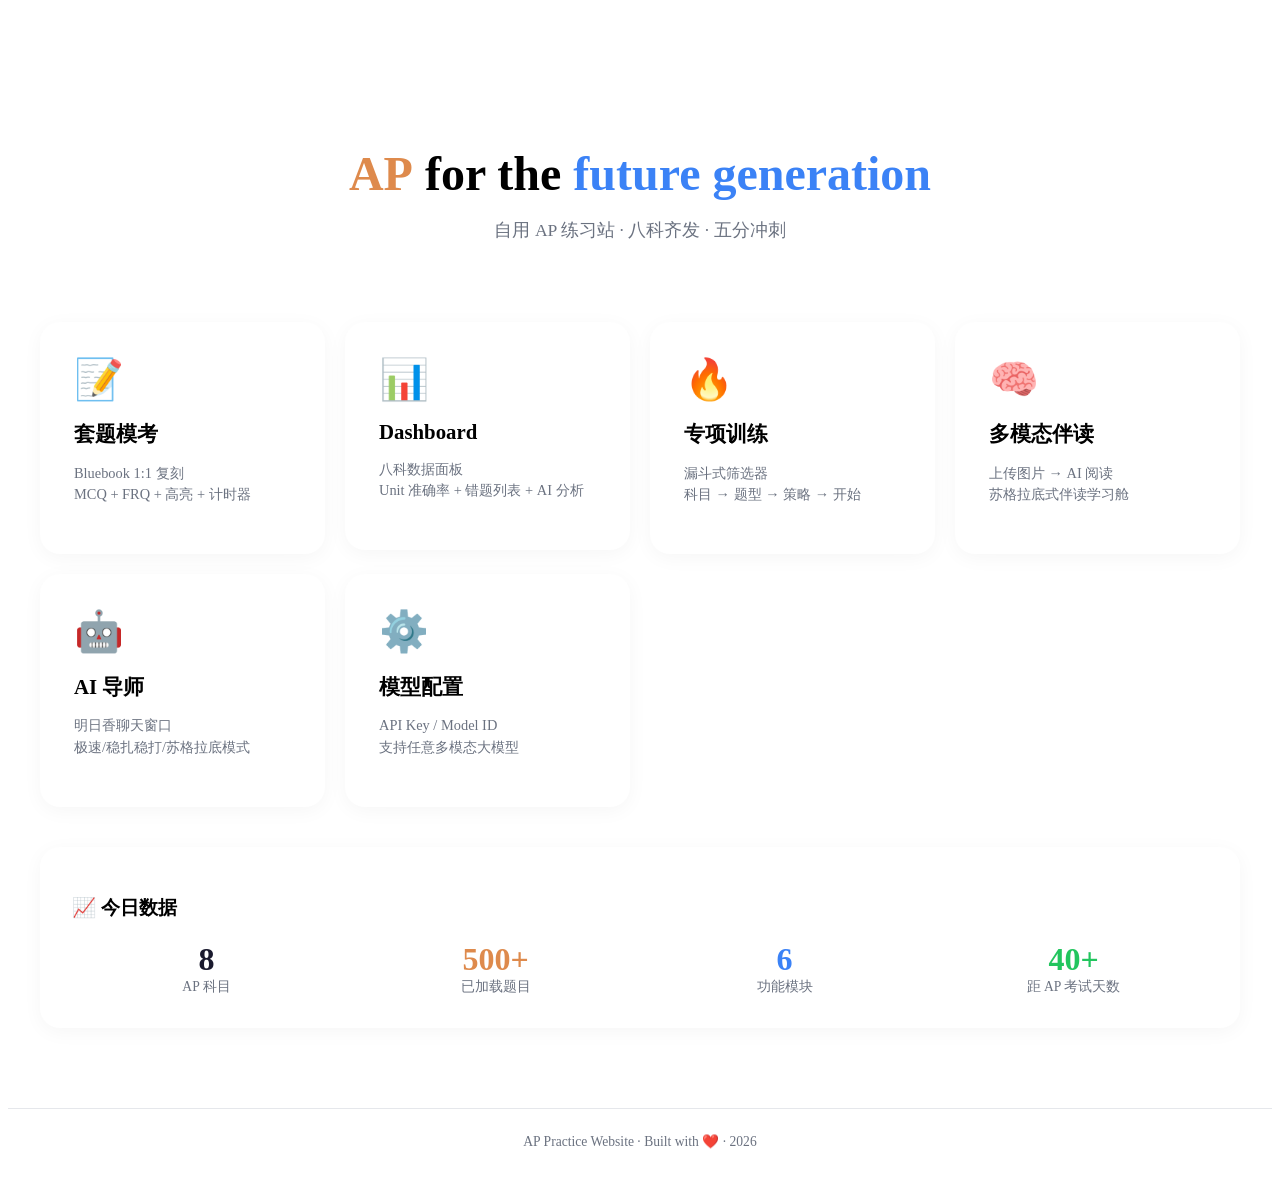
==== index.html @ c10cdd73 "🌐 全局路由打通 + 首页复活" ====
<!DOCTYPE html>
<html lang="zh-CN">
<head>
  <meta charset="utf-8">
  <meta name="viewport" content="width=device-width, initial-scale=1.0">
  <title>AP Practice Website</title>
  <link rel="stylesheet" href="components/global-nav.css">
  <link rel="stylesheet" href="components/settings-modal.css">
</head>
<body>

<!-- Global Navigation -->
<div id="global-nav-container"></div>

<!-- Hero Section -->
<main class="page-main shell" style="max-width:1200px; margin:0 auto; padding:40px 24px;">
  
  <section class="hero" style="text-align:center; padding:60px 0 40px;">
    <h1 style="font-size:3rem; line-height:1.1; margin-bottom:8px;">
      <span style="color:#de8a4c; font-weight:800;">AP</span>
      <span> for the </span>
      <span style="color:#3b82f6; font-weight:800;">future generation</span>
    </h1>
    <p style="color:#6b7280; font-size:1.1rem; margin-bottom:40px;">
      自用 AP 练习站 · 八科齐发 · 五分冲刺
    </p>
  </section>

  <!-- Quick Entry Grid -->
  <section style="display:grid; grid-template-columns:repeat(auto-fill, minmax(280px,1fr)); gap:20px; margin-bottom:40px;">
    
    <!-- 模考 -->
    <a href="exam/index.html" class="home-card" style="text-decoration:none; color:inherit;">
      <div style="background:#fff; border-radius:20px; padding:32px; box-shadow:0 4px 20px rgba(0,0,0,0.04); transition:0.2s; cursor:pointer; border:2px solid transparent;">
        <div style="font-size:2.5rem; margin-bottom:12px;">📝</div>
        <h2 style="font-size:1.3rem; margin-bottom:8px;">套题模考</h2>
        <p style="color:#6b7280; font-size:0.9rem; line-height:1.5;">Bluebook 1:1 复刻<br>MCQ + FRQ + 高亮 + 计时器</p>
      </div>
    </a>

    <!-- Dashboard -->
    <a href="dashboard/v2/index.html" class="home-card" style="text-decoration:none; color:inherit;">
      <div style="background:#fff; border-radius:20px; padding:32px; box-shadow:0 4px 20px rgba(0,0,0,0.04); transition:0.2s; cursor:pointer; border:2px solid transparent;">
        <div style="font-size:2.5rem; margin-bottom:12px;">📊</div>
        <h2 style="font-size:1.3rem; margin-bottom:8px;">Dashboard</h2>
        <p style="color:#6b7280; font-size:0.9rem; line-height:1.5;">八科数据面板<br>Unit 准确率 + 错题列表 + AI 分析</p>
      </div>
    </a>

    <!-- 专项训练 -->
    <a href="training/index.html" class="home-card" style="text-decoration:none; color:inherit;">
      <div style="background:#fff; border-radius:20px; padding:32px; box-shadow:0 4px 20px rgba(0,0,0,0.04); transition:0.2s; cursor:pointer; border:2px solid transparent;">
        <div style="font-size:2.5rem; margin-bottom:12px;">🔥</div>
        <h2 style="font-size:1.3rem; margin-bottom:8px;">专项训练</h2>
        <p style="color:#6b7280; font-size:0.9rem; line-height:1.5;">漏斗式筛选器<br>科目 → 题型 → 策略 → 开始</p>
      </div>
    </a>

    <!-- Study Hub -->
    <a href="study-hub/index.html" class="home-card" style="text-decoration:none; color:inherit;">
      <div style="background:#fff; border-radius:20px; padding:32px; box-shadow:0 4px 20px rgba(0,0,0,0.04); transition:0.2s; cursor:pointer; border:2px solid transparent;">
        <div style="font-size:2.5rem; margin-bottom:12px;">🧠</div>
        <h2 style="font-size:1.3rem; margin-bottom:8px;">多模态伴读</h2>
        <p style="color:#6b7280; font-size:0.9rem; line-height:1.5;">上传图片 → AI 阅读<br>苏格拉底式伴读学习舱</p>
      </div>
    </a>

    <!-- AI 导师 -->
    <a href="ai-tutor/index.html" class="home-card" style="text-decoration:none; color:inherit;">
      <div style="background:#fff; border-radius:20px; padding:32px; box-shadow:0 4px 20px rgba(0,0,0,0.04); transition:0.2s; cursor:pointer; border:2px solid transparent;">
        <div style="font-size:2.5rem; margin-bottom:12px;">🤖</div>
        <h2 style="font-size:1.3rem; margin-bottom:8px;">AI 导师</h2>
        <p style="color:#6b7280; font-size:0.9rem; line-height:1.5;">明日香聊天窗口<br>极速/稳扎稳打/苏格拉底模式</p>
      </div>
    </a>

    <!-- Settings -->
    <div onclick="openSettings()" class="home-card" style="cursor:pointer;">
      <div style="background:#fff; border-radius:20px; padding:32px; box-shadow:0 4px 20px rgba(0,0,0,0.04); transition:0.2s; border:2px solid transparent;">
        <div style="font-size:2.5rem; margin-bottom:12px;">⚙️</div>
        <h2 style="font-size:1.3rem; margin-bottom:8px;">模型配置</h2>
        <p style="color:#6b7280; font-size:0.9rem; line-height:1.5;">API Key / Model ID<br>支持任意多模态大模型</p>
      </div>
    </div>

  </section>

  <!-- Stats -->
  <section style="background:#fff; border-radius:20px; padding:32px; box-shadow:0 4px 20px rgba(0,0,0,0.04); margin-bottom:40px;">
    <h2 style="font-size:1.2rem; margin-bottom:20px;">📈 今日数据</h2>
    <div style="display:grid; grid-template-columns:repeat(4,1fr); gap:20px; text-align:center;">
      <div>
        <div style="font-size:2rem; font-weight:800; color:#1a1a2e;">8</div>
        <div style="font-size:0.85rem; color:#6b7280;">AP 科目</div>
      </div>
      <div>
        <div style="font-size:2rem; font-weight:800; color:#de8a4c;">500+</div>
        <div style="font-size:0.85rem; color:#6b7280;">已加载题目</div>
      </div>
      <div>
        <div style="font-size:2rem; font-weight:800; color:#3b82f6;">6</div>
        <div style="font-size:0.85rem; color:#6b7280;">功能模块</div>
      </div>
      <div>
        <div style="font-size:2rem; font-weight:800; color:#22c55e;">40+</div>
        <div style="font-size:0.85rem; color:#6b7280;">距 AP 考试天数</div>
      </div>
    </div>
  </section>

</main>

<!-- Footer -->
<footer style="text-align:center; padding:24px; color:#6b7280; font-size:0.85rem; border-top:1px solid #e5e7eb;">
  AP Practice Website · Built with ❤️ · 2026
</footer>

<!-- Settings Modal -->
<div class="settings-overlay" id="settings-overlay" style="display:none;">
  <div class="settings-modal">
    <div class="settings-header">
      <h2>⚙️ 模型配置</h2>
      <button class="settings-close" id="settings-close">✕</button>
    </div>
    <div class="settings-body">
      <div class="settings-group">
        <label>Base URL</label>
        <input type="text" id="config-base-url" placeholder="https://api.openai.com/v1" spellcheck="false">
      </div>
      <div class="settings-group">
        <label>API Key</label>
        <div class="key-input-wrapper">
          <input type="password" id="config-api-key" placeholder="sk-..." spellcheck="false">
          <button class="key-toggle" id="key-toggle">👁</button>
        </div>
      </div>
      <div class="settings-group">
        <label>Model ID</label>
        <input type="text" id="config-model-id" placeholder="gpt-4o / gemini-pro">
      </div>
      <div class="settings-group">
        <label>System Prompt</label>
        <textarea id="config-system-prompt" rows="4"></textarea>
      </div>
      <div class="settings-group">
        <label>快捷预设</label>
        <div class="preset-buttons">
          <button class="preset-btn" data-preset="gemini">🟢 Gemini</button>
          <button class="preset-btn" data-preset="openai">🔵 OpenAI</button>
          <button class="preset-btn" data-preset="claude">🟠 Claude</button>
          <button class="preset-btn" data-preset="deepseek">🟣 DeepSeek</button>
        </div>
      </div>
    </div>
    <div class="settings-footer">
      <button class="settings-btn secondary" id="settings-reset">恢复默认</button>
      <button class="settings-btn primary" id="settings-save">💾 保存</button>
    </div>
    <div class="settings-status" id="settings-status"></div>
  </div>
</div>

<!-- Scripts -->
<script src="js/api-config.js"></script>
<script src="components/global-nav.js"></script>
<script src="components/settings-modal.js"></script>

<!-- Card Hover Effects -->
<style>
  .home-card div:hover {
    transform: translateY(-4px);
    box-shadow: 0 8px 30px rgba(0,0,0,0.08);
    border-color: #3b82f6;
  }
</style>

</body>
</html>
---- components/settings-modal.css ----
/* Settings Modal - CSS */

.settings-overlay {
  position: fixed;
  top: 0; left: 0; right: 0; bottom: 0;
  background: rgba(0,0,0,0.5);
  display: flex;
  align-items: center;
  justify-content: center;
  z-index: 300;
  backdrop-filter: blur(4px);
}

.settings-modal {
  background: #fff;
  border-radius: 20px;
  width: 90%;
  max-width: 560px;
  max-height: 90vh;
  overflow-y: auto;
  box-shadow: 0 20px 60px rgba(0,0,0,0.2);
  animation: modalIn 0.3s ease;
}

@keyframes modalIn {
  from { opacity: 0; transform: scale(0.95) translateY(10px); }
  to { opacity: 1; transform: scale(1) translateY(0); }
}

.settings-header {
  display: flex;
  justify-content: space-between;
  align-items: center;
  padding: 24px 24px 16px;
  border-bottom: 1px solid #e5e7eb;
}

.settings-header h2 {
  font-size: 1.2rem;
  margin: 0;
}

.settings-close {
  width: 36px;
  height: 36px;
  border-radius: 50%;
  border: 1px solid #e5e7eb;
  background: #fff;
  font-size: 1.1rem;
  cursor: pointer;
  transition: all 0.2s;
}

.settings-close:hover {
  background: #f3f4f6;
  border-color: #ef4444;
  color: #ef4444;
}

.settings-body {
  padding: 24px;
  display: flex;
  flex-direction: column;
  gap: 20px;
}

.settings-group {
  display: flex;
  flex-direction: column;
  gap: 6px;
}

.settings-group label {
  font-weight: 600;
  font-size: 0.9rem;
  color: #1a1a2e;
}

.settings-group .hint {
  font-size: 0.8rem;
  color: #6b7280;
  font-weight: 400;
}

.settings-group input[type="text"],
.settings-group input[type="password"] {
  padding: 12px 16px;
  border: 2px solid #e5e7eb;
  border-radius: 10px;
  font-family: 'SF Mono', 'Consolas', monospace;
  font-size: 0.9rem;
  transition: border-color 0.2s;
  outline: none;
}

.settings-group input:focus {
  border-color: #3b82f6;
}

.settings-group textarea {
  padding: 12px 16px;
  border: 2px solid #e5e7eb;
  border-radius: 10px;
  font-family: inherit;
  font-size: 0.9rem;
  resize: vertical;
  min-height: 120px;
  transition: border-color 0.2s;
  outline: none;
}

.settings-group textarea:focus {
  border-color: #3b82f6;
}

.key-input-wrapper {
  display: flex;
  gap: 8px;
}

.key-input-wrapper input {
  flex: 1;
}

.key-toggle {
  padding: 12px;
  border: 2px solid #e5e7eb;
  border-radius: 10px;
  background: #fff;
  cursor: pointer;
  font-size: 1.1rem;
  transition: all 0.2s;
}

.key-toggle:hover {
  background: #f3f4f6;
}

.preset-buttons {
  display: flex;
  gap: 8px;
  flex-wrap: wrap;
}

.preset-btn {
  padding: 8px 16px;
  border: 2px solid #e5e7eb;
  border-radius: 8px;
  background: #fff;
  font-size: 0.85rem;
  font-weight: 600;
  cursor: pointer;
  transition: all 0.2s;
}

.preset-btn:hover {
  border-color: #3b82f6;
  background: #eff6ff;
}

.settings-footer {
  display: flex;
  justify-content: flex-end;
  gap: 12px;
  padding: 16px 24px;
  border-top: 1px solid #e5e7eb;
}

.settings-btn {
  padding: 12px 24px;
  border-radius: 10px;
  font-weight: 600;
  font-size: 0.95rem;
  cursor: pointer;
  transition: all 0.2s;
  border: none;
}

.settings-btn.primary {
  background: #de8a4c;
  color: #fff;
}

.settings-btn.primary:hover {
  background: #bf6d34;
}

.settings-btn.secondary {
  background: #f3f4f6;
  color: #6b7280;
}

.settings-btn.secondary:hover {
  background: #e5e7eb;
}

.settings-status {
  text-align: center;
  padding: 8px 24px 16px;
  font-size: 0.85rem;
  color: #22c55e;
  font-weight: 600;
  opacity: 0;
  transition: opacity 0.3s;
}

.settings-status.show {
  opacity: 1;
}
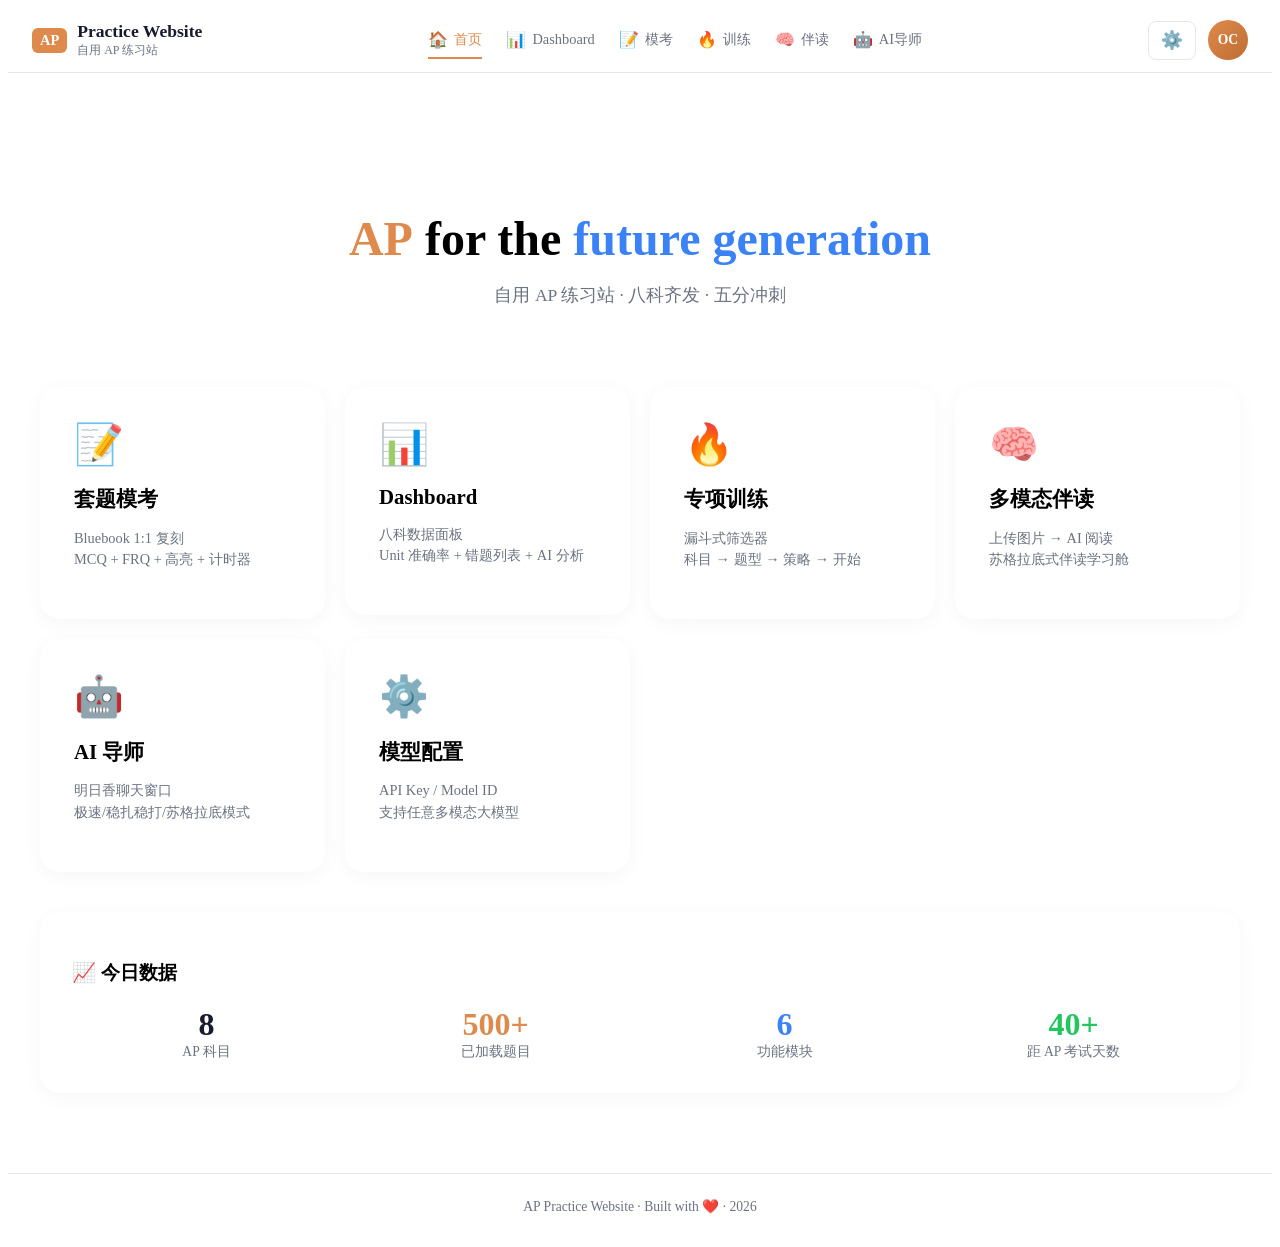
==== commit 92296d58: "🔧 修复导航路径（绝对→动态）" ====
--- a/index.html
+++ b/index.html
@@ -30,7 +30,7 @@
   <section style="display:grid; grid-template-columns:repeat(auto-fill, minmax(280px,1fr)); gap:20px; margin-bottom:40px;">
     
     <!-- 模考 -->
-    <a href="exam/index.html" class="home-card" style="text-decoration:none; color:inherit;">
+    <a href="./exam/index.html" class="home-card" style="text-decoration:none; color:inherit;">
       <div style="background:#fff; border-radius:20px; padding:32px; box-shadow:0 4px 20px rgba(0,0,0,0.04); transition:0.2s; cursor:pointer; border:2px solid transparent;">
         <div style="font-size:2.5rem; margin-bottom:12px;">📝</div>
         <h2 style="font-size:1.3rem; margin-bottom:8px;">套题模考</h2>
@@ -39,7 +39,7 @@
     </a>
 
     <!-- Dashboard -->
-    <a href="dashboard/v2/index.html" class="home-card" style="text-decoration:none; color:inherit;">
+    <a href="./dashboard/v2/index.html" class="home-card" style="text-decoration:none; color:inherit;">
       <div style="background:#fff; border-radius:20px; padding:32px; box-shadow:0 4px 20px rgba(0,0,0,0.04); transition:0.2s; cursor:pointer; border:2px solid transparent;">
         <div style="font-size:2.5rem; margin-bottom:12px;">📊</div>
         <h2 style="font-size:1.3rem; margin-bottom:8px;">Dashboard</h2>
@@ -48,7 +48,7 @@
     </a>
 
     <!-- 专项训练 -->
-    <a href="training/index.html" class="home-card" style="text-decoration:none; color:inherit;">
+    <a href="./training/index.html" class="home-card" style="text-decoration:none; color:inherit;">
       <div style="background:#fff; border-radius:20px; padding:32px; box-shadow:0 4px 20px rgba(0,0,0,0.04); transition:0.2s; cursor:pointer; border:2px solid transparent;">
         <div style="font-size:2.5rem; margin-bottom:12px;">🔥</div>
         <h2 style="font-size:1.3rem; margin-bottom:8px;">专项训练</h2>
@@ -57,7 +57,7 @@
     </a>
 
     <!-- Study Hub -->
-    <a href="study-hub/index.html" class="home-card" style="text-decoration:none; color:inherit;">
+    <a href="./study-hub/index.html" class="home-card" style="text-decoration:none; color:inherit;">
       <div style="background:#fff; border-radius:20px; padding:32px; box-shadow:0 4px 20px rgba(0,0,0,0.04); transition:0.2s; cursor:pointer; border:2px solid transparent;">
         <div style="font-size:2.5rem; margin-bottom:12px;">🧠</div>
         <h2 style="font-size:1.3rem; margin-bottom:8px;">多模态伴读</h2>
@@ -66,7 +66,7 @@
     </a>
 
     <!-- AI 导师 -->
-    <a href="ai-tutor/index.html" class="home-card" style="text-decoration:none; color:inherit;">
+    <a href="./ai-tutor/index.html" class="home-card" style="text-decoration:none; color:inherit;">
       <div style="background:#fff; border-radius:20px; padding:32px; box-shadow:0 4px 20px rgba(0,0,0,0.04); transition:0.2s; cursor:pointer; border:2px solid transparent;">
         <div style="font-size:2.5rem; margin-bottom:12px;">🤖</div>
         <h2 style="font-size:1.3rem; margin-bottom:8px;">AI 导师</h2>
--- a/components/global-nav.css
+++ b/components/global-nav.css
@@ -0,0 +1,143 @@
+/* Global Navigation - CSS */
+
+:root {
+  --gn-bg: #ffffff;
+  --gn-border: #e5e7eb;
+  --gn-ink: #1a1a2e;
+  --gn-muted: #6b7280;
+  --gn-accent: #de8a4c;
+  --gn-blue: #3b82f6;
+  --gn-font: "Segoe UI", "PingFang SC", "Microsoft YaHei", system-ui, sans-serif;
+}
+
+.global-nav {
+  background: var(--gn-bg);
+  border-bottom: 1px solid var(--gn-border);
+  position: sticky;
+  top: 0;
+  z-index: 1000;
+  padding: 0 24px;
+}
+
+.global-nav-inner {
+  max-width: 1400px;
+  margin: 0 auto;
+  display: flex;
+  align-items: center;
+  justify-content: space-between;
+  height: 64px;
+}
+
+.gn-brand {
+  display: flex;
+  align-items: center;
+  gap: 10px;
+  text-decoration: none;
+  color: var(--gn-ink);
+}
+
+.gn-brand-mark {
+  background: var(--gn-accent);
+  color: #fff;
+  font-weight: 800;
+  font-size: 0.9rem;
+  padding: 4px 8px;
+  border-radius: 6px;
+}
+
+.gn-brand-title {
+  font-weight: 700;
+  font-size: 1.1rem;
+}
+
+.gn-brand-sub {
+  font-size: 0.75rem;
+  color: var(--gn-muted);
+  display: none;
+}
+
+@media (min-width: 900px) {
+  .gn-brand-sub { display: block; }
+}
+
+.gn-links {
+  display: flex;
+  gap: 24px;
+}
+
+.gn-link {
+  text-decoration: none;
+  color: var(--gn-muted);
+  font-weight: 500;
+  font-size: 0.9rem;
+  padding: 8px 0;
+  border-bottom: 2px solid transparent;
+  transition: 0.2s;
+  display: flex;
+  align-items: center;
+  gap: 6px;
+}
+
+.gn-link:hover { color: var(--gn-ink); }
+.gn-link.active { color: var(--gn-accent); border-bottom-color: var(--gn-accent); }
+.gn-link-icon { font-size: 1rem; }
+
+.gn-right {
+  display: flex;
+  align-items: center;
+  gap: 12px;
+}
+
+.gn-settings-btn {
+  padding: 8px 12px;
+  border: 1px solid var(--gn-border);
+  border-radius: 8px;
+  background: #fff;
+  font-size: 1.1rem;
+  cursor: pointer;
+  transition: 0.2s;
+}
+
+.gn-settings-btn:hover { background: #f3f4f6; transform: rotate(30deg); }
+
+.gn-avatar {
+  width: 40px;
+  height: 40px;
+  border-radius: 50%;
+  background: linear-gradient(135deg, var(--gn-accent), #bf6d34);
+  display: flex;
+  align-items: center;
+  justify-content: center;
+  color: #fff;
+  font-weight: 700;
+  font-size: 0.85rem;
+}
+
+/* Mobile hamburger */
+.gn-hamburger {
+  display: none;
+  background: none;
+  border: none;
+  font-size: 1.5rem;
+  cursor: pointer;
+  padding: 8px;
+}
+
+@media (max-width: 768px) {
+  .gn-links { display: none; }
+  .gn-hamburger { display: block; }
+  
+  .gn-links.open {
+    display: flex;
+    flex-direction: column;
+    position: absolute;
+    top: 64px;
+    left: 0;
+    right: 0;
+    background: #fff;
+    border-bottom: 1px solid var(--gn-border);
+    padding: 16px 24px;
+    gap: 16px;
+    box-shadow: 0 8px 20px rgba(0,0,0,0.1);
+  }
+}
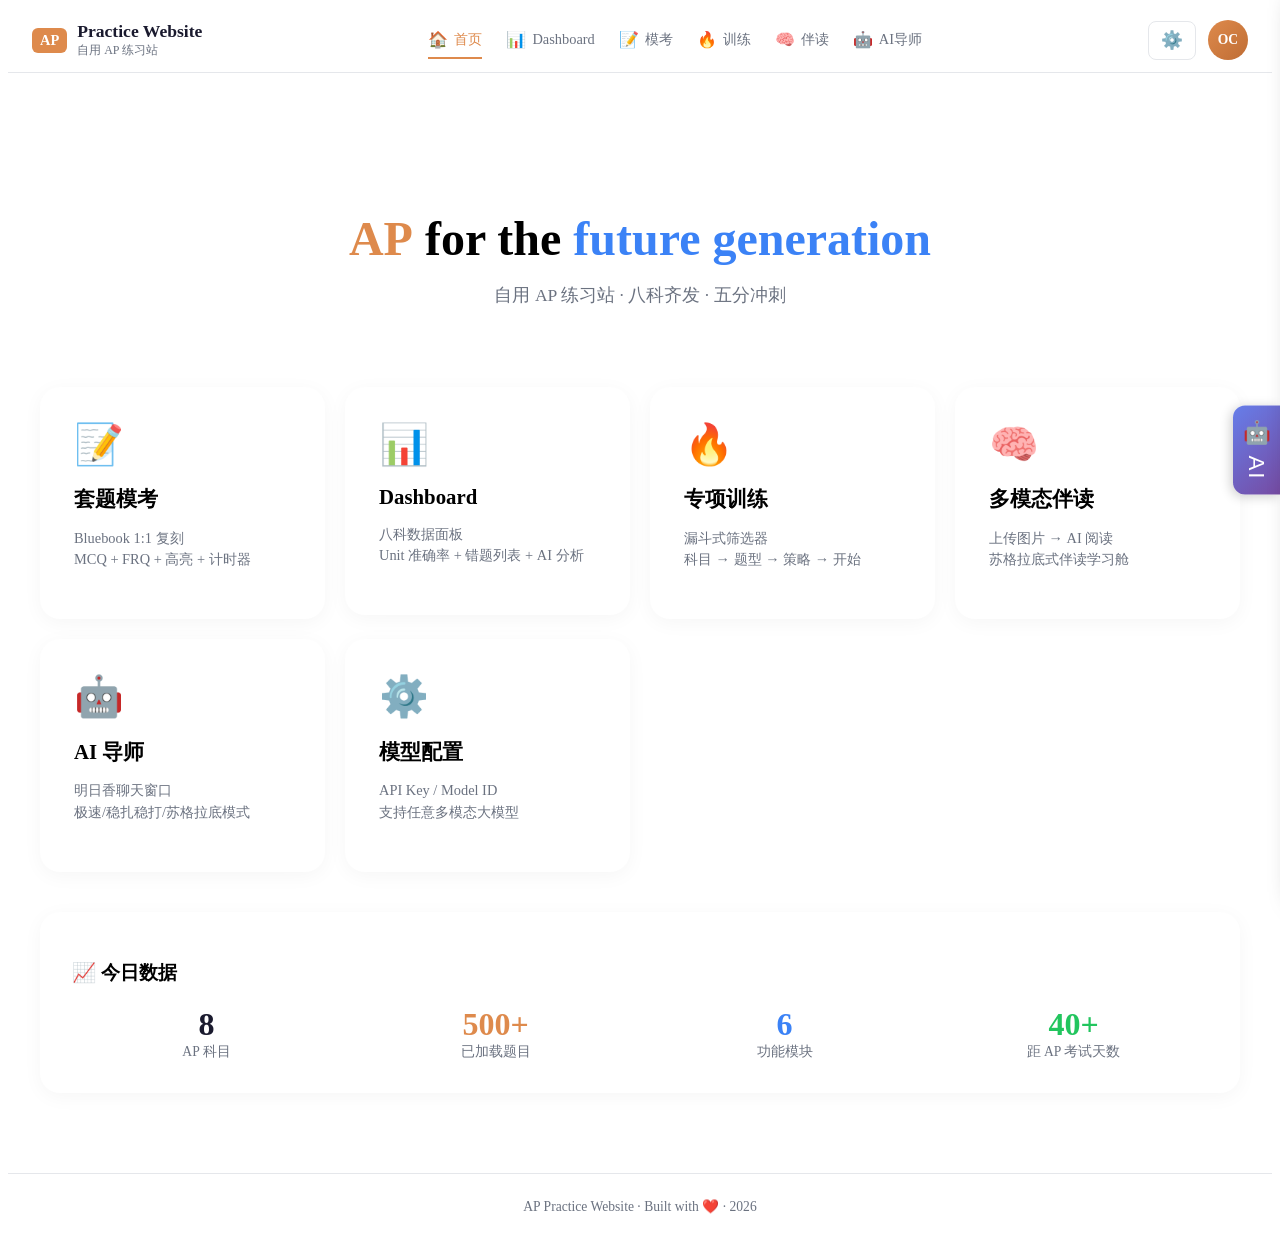
==== commit 25fbef59: "feat: 全局 AI 悬浮面板 功能： - 右侧滑出式对话面板 (Ctrl+J 快捷键) - 4种模式：对话/解题/OCR/截屏 - 图片粘贴 & 拖拽上传 - 屏幕截图（WebRTC） - 解题模" ====
--- a/index.html
+++ b/index.html
@@ -174,5 +174,8 @@
   }
 </style>
 
+  <!-- AI 悬浮面板 -->
+  <script src="./js/ai-proxy.js"></script>
+  <script src="./components/ai-float.js"></script>
 </body>
 </html>
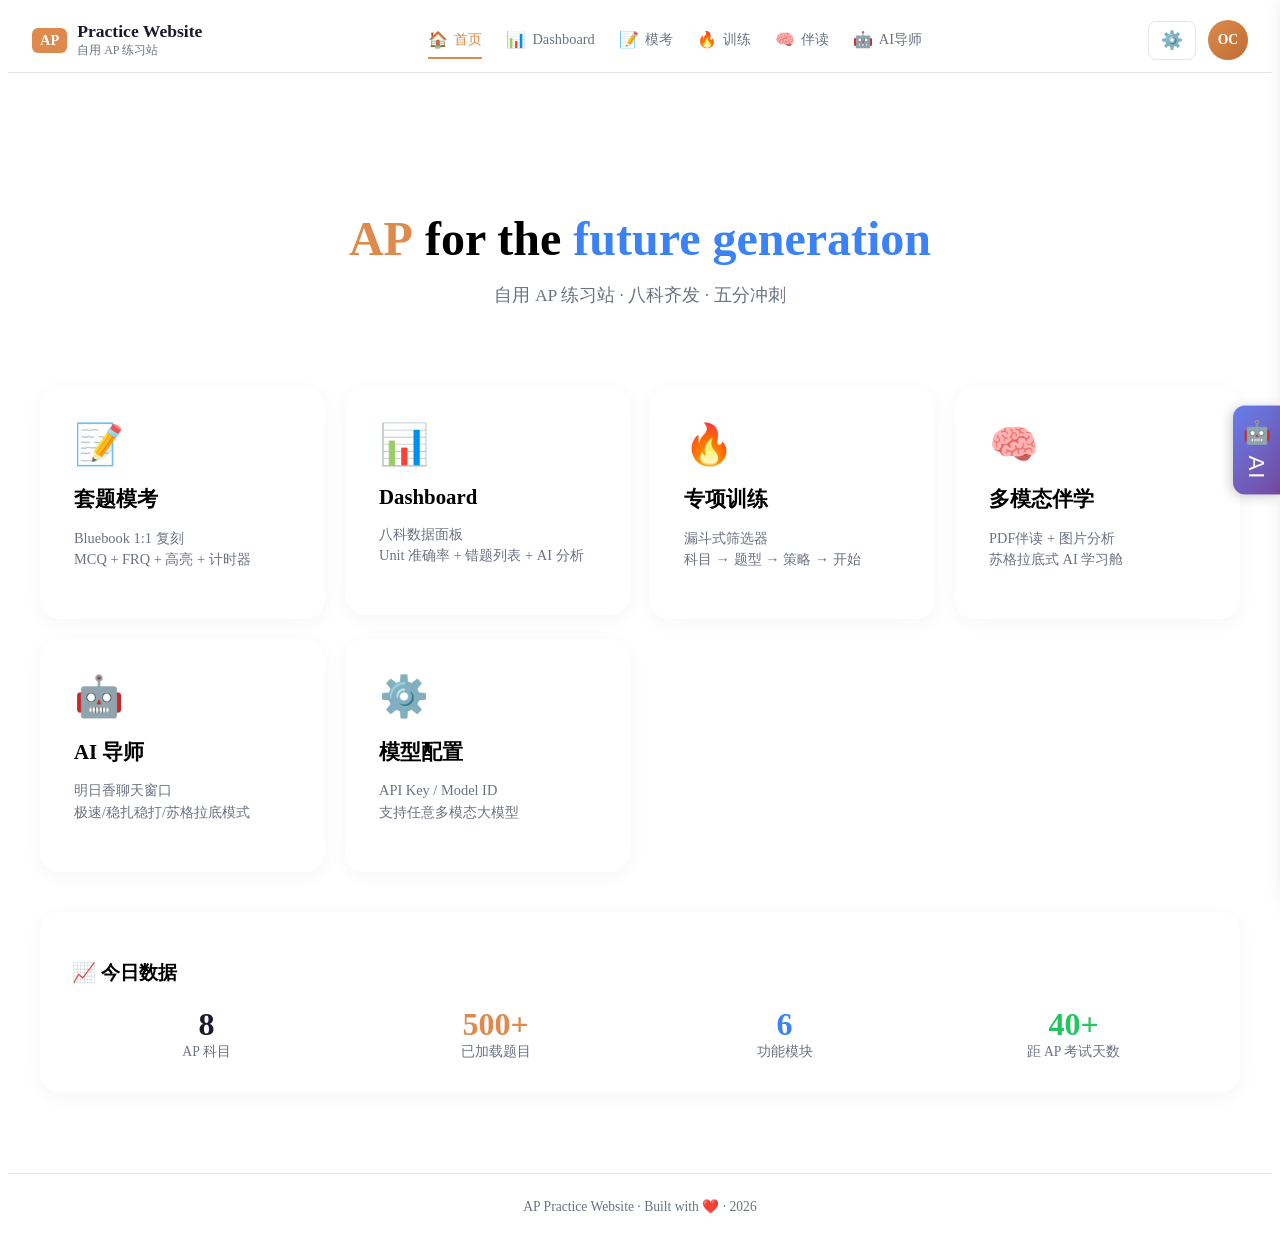
==== commit 4e9ee34a: "fix: resolve 404 links and integrate study-workspace into nav" ====
--- a/index.html
+++ b/index.html
@@ -56,12 +56,12 @@
       </div>
     </a>
 
-    <!-- Study Hub -->
-    <a href="./study-hub/index.html" class="home-card" style="text-decoration:none; color:inherit;">
+    <!-- Study Workspace -->
+    <a href="./study-workspace/index.html" class="home-card" style="text-decoration:none; color:inherit;">
       <div style="background:#fff; border-radius:20px; padding:32px; box-shadow:0 4px 20px rgba(0,0,0,0.04); transition:0.2s; cursor:pointer; border:2px solid transparent;">
         <div style="font-size:2.5rem; margin-bottom:12px;">🧠</div>
-        <h2 style="font-size:1.3rem; margin-bottom:8px;">多模态伴读</h2>
-        <p style="color:#6b7280; font-size:0.9rem; line-height:1.5;">上传图片 → AI 阅读<br>苏格拉底式伴读学习舱</p>
+        <h2 style="font-size:1.3rem; margin-bottom:8px;">多模态伴学</h2>
+        <p style="color:#6b7280; font-size:0.9rem; line-height:1.5;">PDF伴读 + 图片分析<br>苏格拉底式 AI 学习舱</p>
       </div>
     </a>
 
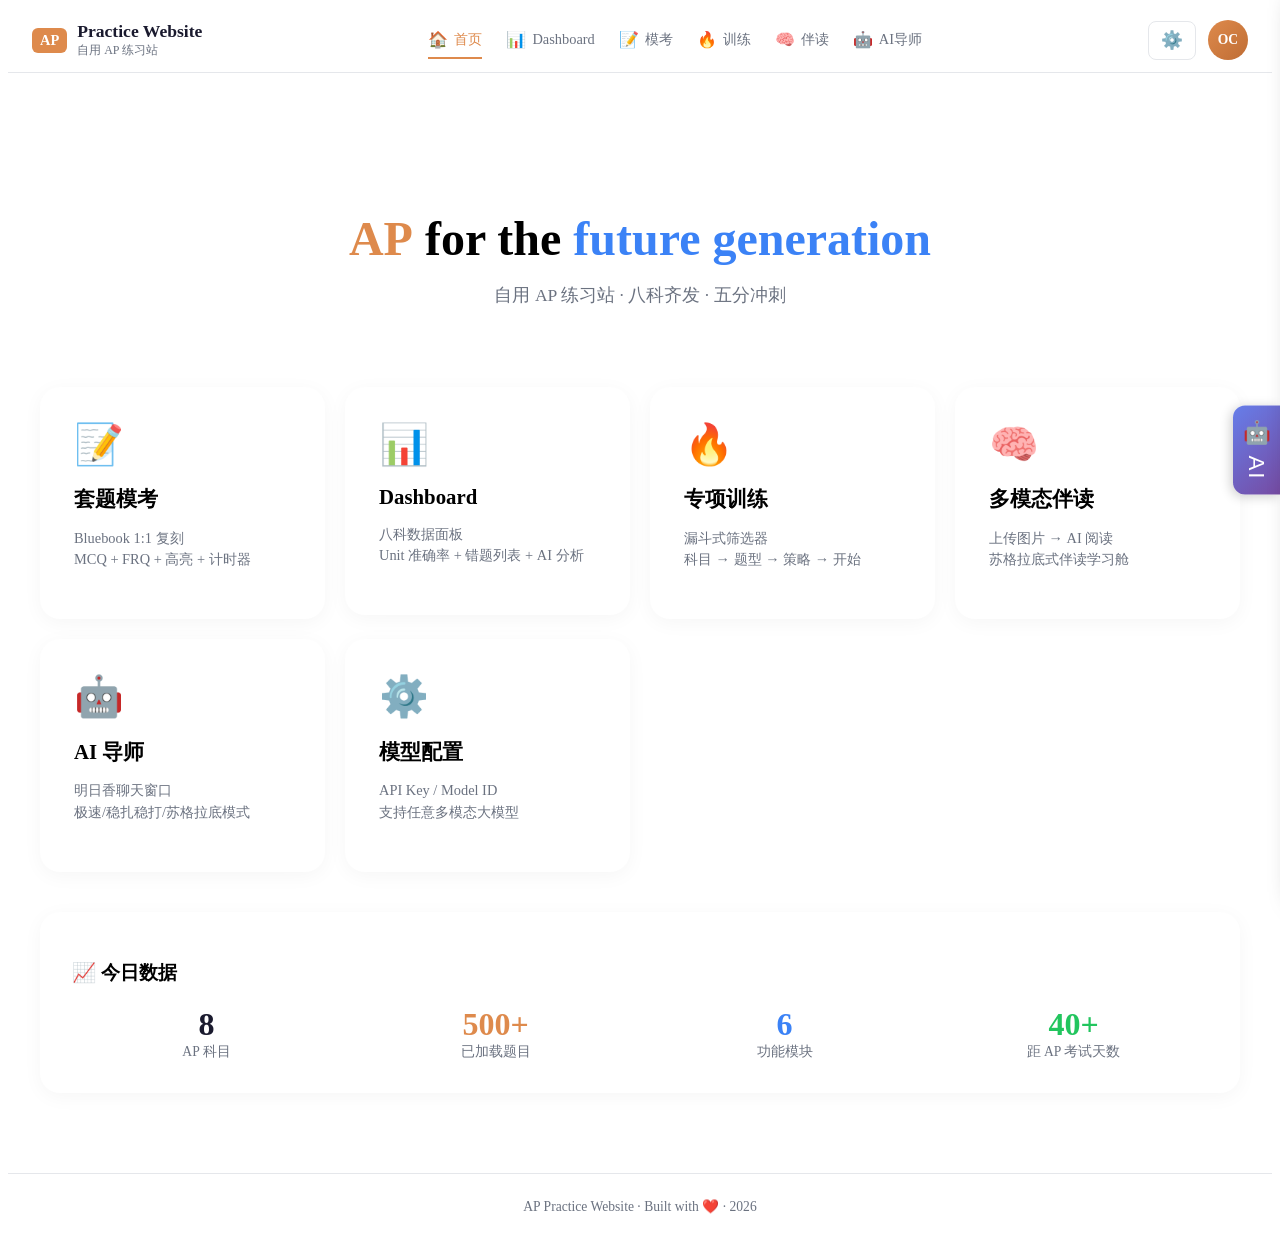
==== commit 83ce4c9a: "feat: add vision/stt model ID fields to settings UI" ====
--- a/index.html
+++ b/index.html
@@ -56,12 +56,12 @@
       </div>
     </a>
 
-    <!-- Study Workspace -->
+    <!-- Study Hub -->
     <a href="./study-workspace/index.html" class="home-card" style="text-decoration:none; color:inherit;">
       <div style="background:#fff; border-radius:20px; padding:32px; box-shadow:0 4px 20px rgba(0,0,0,0.04); transition:0.2s; cursor:pointer; border:2px solid transparent;">
         <div style="font-size:2.5rem; margin-bottom:12px;">🧠</div>
-        <h2 style="font-size:1.3rem; margin-bottom:8px;">多模态伴学</h2>
-        <p style="color:#6b7280; font-size:0.9rem; line-height:1.5;">PDF伴读 + 图片分析<br>苏格拉底式 AI 学习舱</p>
+        <h2 style="font-size:1.3rem; margin-bottom:8px;">多模态伴读</h2>
+        <p style="color:#6b7280; font-size:0.9rem; line-height:1.5;">上传图片 → AI 阅读<br>苏格拉底式伴读学习舱</p>
       </div>
     </a>
 
@@ -139,6 +139,14 @@
         <input type="text" id="config-model-id" placeholder="gpt-4o / gemini-pro">
       </div>
       <div class="settings-group">
+        <label>Vision Model ID</label>
+        <input type="text" id="config-vision-model-id" placeholder="gpt-4o (supports vision)">
+      </div>
+      <div class="settings-group">
+        <label>STT Model ID</label>
+        <input type="text" id="config-stt-model-id" placeholder="whisper-1">
+      </div>
+      <div class="settings-group">
         <label>System Prompt</label>
         <textarea id="config-system-prompt" rows="4"></textarea>
       </div>
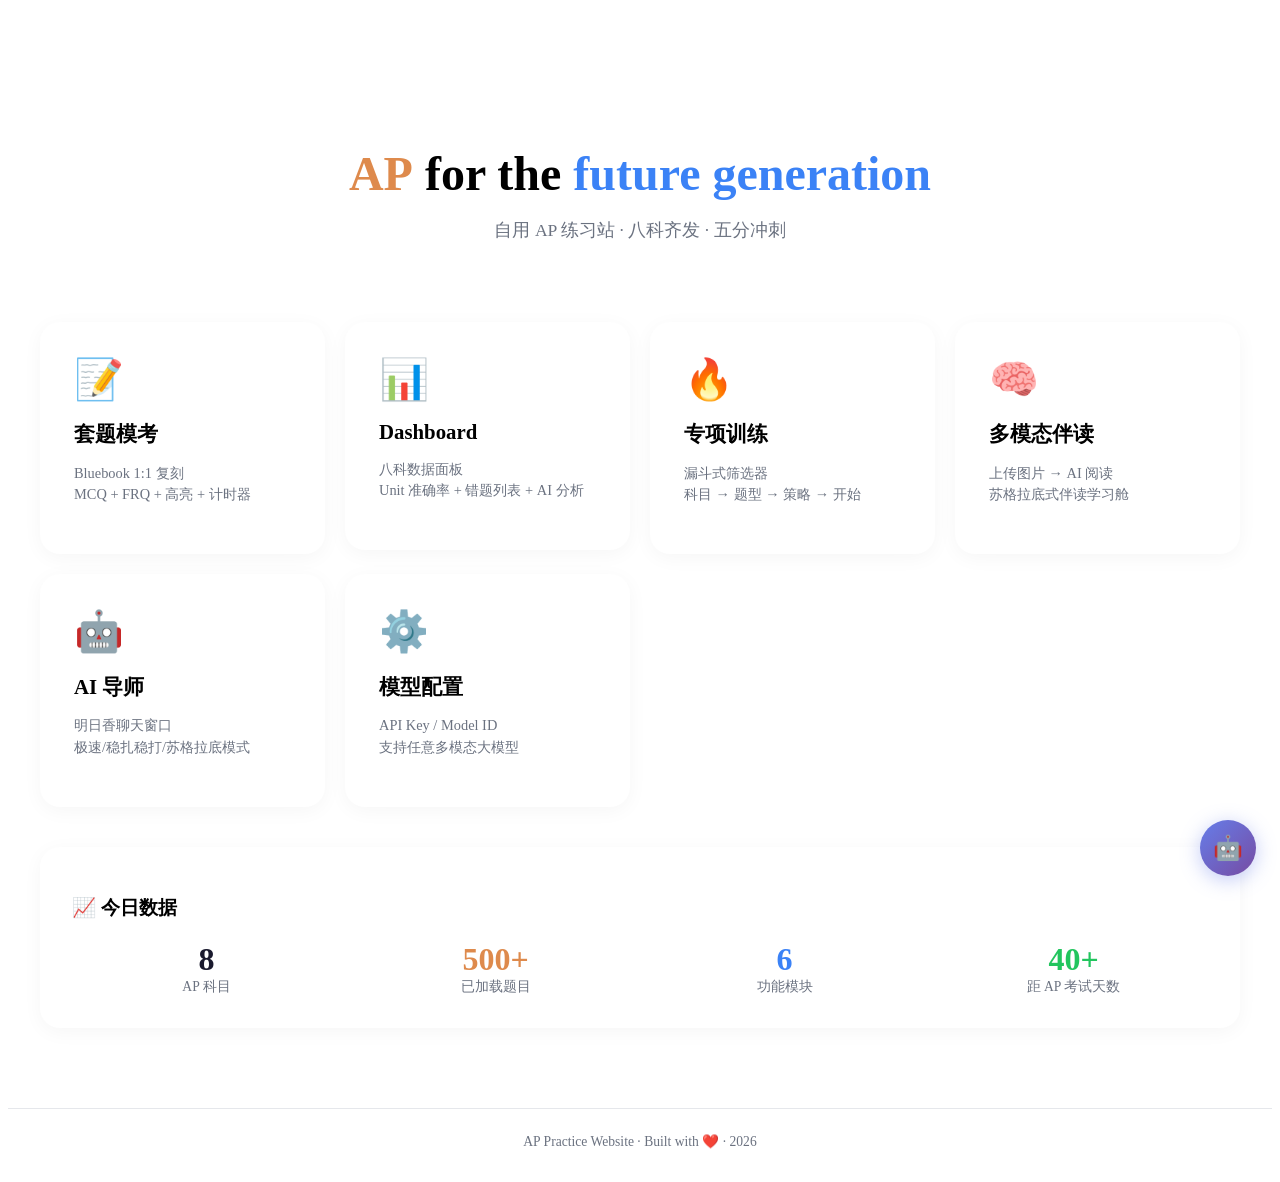
==== commit 48de0fb1: "feat: TTS settings UI, default lang zh-CN" ====
--- a/index.html
+++ b/index.html
@@ -147,6 +147,29 @@
         <input type="text" id="config-stt-model-id" placeholder="whisper-1">
       </div>
       <div class="settings-group">
+        <label>语音语言</label>
+        <select id="config-lang">
+          <option value="en-US">English (US)</option>
+          <option value="zh-CN" selected>中文</option>
+          <option value="ja-JP">日本語</option>
+          <option value="ko-KR">한국어</option>
+        </select>
+      </div>
+      <div class="settings-group">
+        <label>TTS 语音合成</label>
+        <select id="config-tts-provider">
+          <option value="browser">🌐 浏览器内置</option>
+          <option value="openai">🔵 OpenAI TTS</option>
+          <option value="custom">⚙️ 自定义 API</option>
+        </select>
+      </div>
+      <div class="settings-group">
+        <label>TTS API URL</label>
+        <input type="text" id="config-tts-url" placeholder="https://api.openai.com/v1/audio/speech (自定义时填写)">
+        <small>选"浏览器内置"则不需要填写。OpenAI TTS 会自动用上面的 API Key。</small>
+        
+      </div>
+      <div class="settings-group">
         <label>System Prompt</label>
         <textarea id="config-system-prompt" rows="4"></textarea>
       </div>
